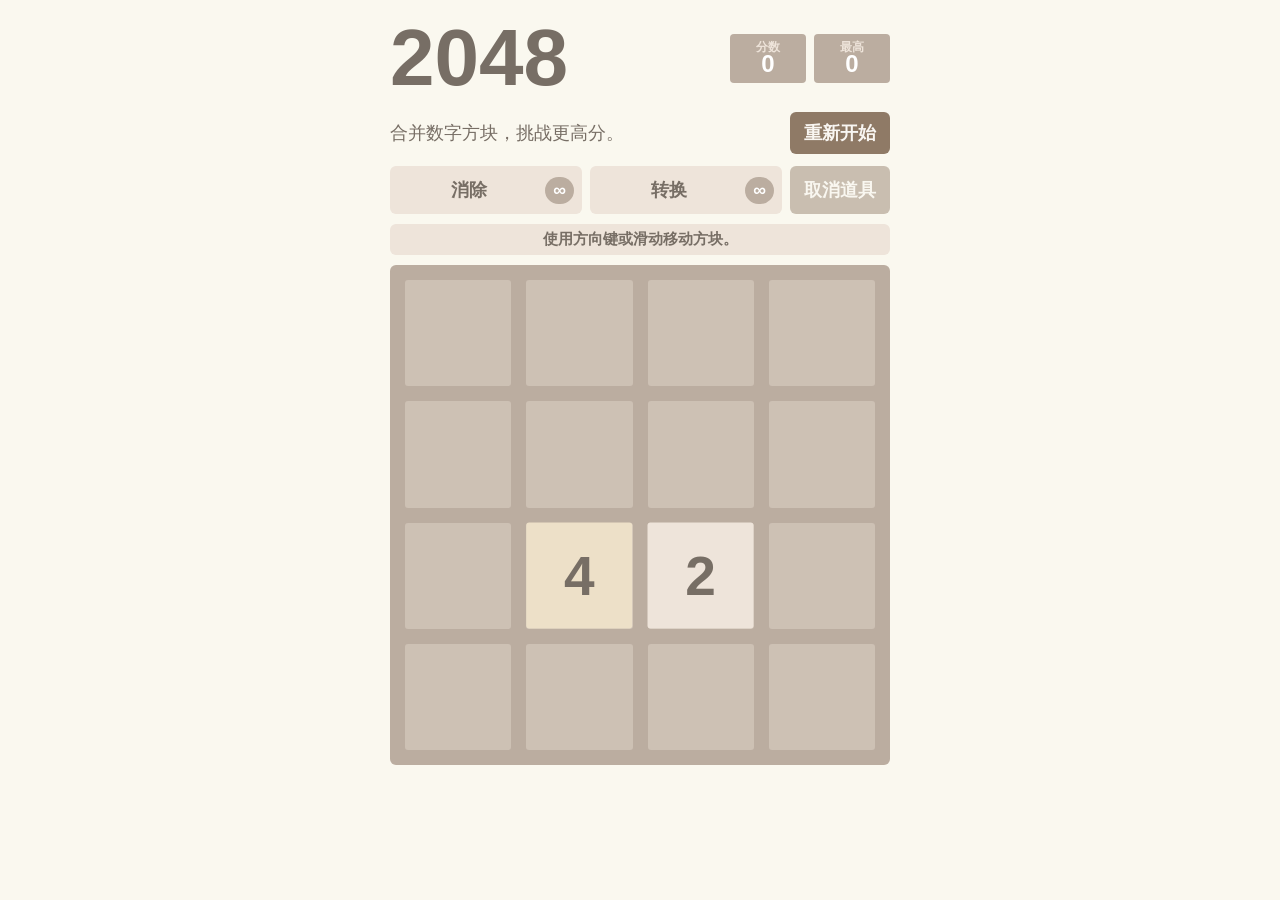
==== index.html @ 95e39ab0 "Initial optimized 2048 game" ====
<!doctype html>
<html lang="zh-CN">
  <head>
    <meta charset="utf-8">
    <meta name="viewport" content="width=device-width, initial-scale=1, viewport-fit=cover">
    <meta name="theme-color" content="#faf8ef">
    <meta name="apple-mobile-web-app-capable" content="yes">
    <meta name="apple-mobile-web-app-title" content="2048">
    <meta name="apple-mobile-web-app-status-bar-style" content="default">
    <title>2048</title>
    <link rel="manifest" href="manifest.webmanifest">
    <link rel="apple-touch-icon" href="assets/icons/app-icon.svg">
    <link rel="icon" href="assets/icons/app-icon.svg" type="image/svg+xml">
    <link rel="stylesheet" href="style.css">
  </head>
  <body>
    <main class="container">
      <header class="heading">
        <h1 class="title">2048</h1>
        <div class="scores-container" aria-label="分数统计">
          <div class="score-container">0</div>
          <div class="best-container">0</div>
        </div>
      </header>

      <section class="above-game">
        <p class="game-intro">合并数字方块，挑战更高分。</p>
        <button class="restart-button" type="button">重新开始</button>
      </section>

      <section class="tool-bar" aria-label="道具">
        <button class="tool-button hammer-button" type="button">
          <span>消除</span>
          <strong class="hammer-count">∞</strong>
        </button>
        <button class="tool-button brush-button" type="button">
          <span>转换</span>
          <strong class="brush-count">∞</strong>
        </button>
        <button class="cancel-tool-button" type="button">取消道具</button>
      </section>

      <p class="status-text">使用方向键或滑动移动方块。</p>

      <section class="game-container" aria-label="2048 棋盘">
        <div class="game-message">
          <p></p>
          <div class="lower">
            <button class="retry-button" type="button">再来一局</button>
          </div>
        </div>

        <div class="grid-container" aria-hidden="true">
          <button class="grid-cell" type="button" data-x="0" data-y="0"></button>
          <button class="grid-cell" type="button" data-x="1" data-y="0"></button>
          <button class="grid-cell" type="button" data-x="2" data-y="0"></button>
          <button class="grid-cell" type="button" data-x="3" data-y="0"></button>
          <button class="grid-cell" type="button" data-x="0" data-y="1"></button>
          <button class="grid-cell" type="button" data-x="1" data-y="1"></button>
          <button class="grid-cell" type="button" data-x="2" data-y="1"></button>
          <button class="grid-cell" type="button" data-x="3" data-y="1"></button>
          <button class="grid-cell" type="button" data-x="0" data-y="2"></button>
          <button class="grid-cell" type="button" data-x="1" data-y="2"></button>
          <button class="grid-cell" type="button" data-x="2" data-y="2"></button>
          <button class="grid-cell" type="button" data-x="3" data-y="2"></button>
          <button class="grid-cell" type="button" data-x="0" data-y="3"></button>
          <button class="grid-cell" type="button" data-x="1" data-y="3"></button>
          <button class="grid-cell" type="button" data-x="2" data-y="3"></button>
          <button class="grid-cell" type="button" data-x="3" data-y="3"></button>
        </div>

        <div class="tile-container"></div>
      </section>

      <aside class="rank-panel hidden" aria-label="选择目标数字">
        <div class="rank-panel-inner">
          <h2>修改为</h2>
          <div class="rank-options"></div>
          <button class="cancel-rank-button" type="button">取消</button>
        </div>
      </aside>

      <aside class="install-tip hidden">
        <p>iPhone Safari 可点分享按钮，然后选择“添加到主屏幕”。</p>
        <button class="close-install-tip" type="button" aria-label="关闭提示">×</button>
      </aside>
    </main>

    <script src="js/bind_polyfill.js"></script>
    <script src="js/classlist_polyfill.js"></script>
    <script src="js/animframe_polyfill.js"></script>
    <script src="js/keyboard_input_manager.js"></script>
    <script src="js/html_actuator.js"></script>
    <script src="js/grid.js"></script>
    <script src="js/tile.js"></script>
    <script src="js/local_storage_manager.js"></script>
    <script src="js/game_manager.js"></script>
    <script src="js/application.js"></script>
  </body>
</html>
---- style.css ----
:root {
  --page: #faf8ef;
  --ink: #776e65;
  --board: #bbada0;
  --empty: rgba(238, 228, 218, 0.35);
  --button: #8f7a66;
  --button-active: #edc53f;
  --board-size: min(92vw, 500px);
  --gap: clamp(10px, 2.8vw, 15px);
  --cell: calc((var(--board-size) - var(--gap) * 5) / 4);
  --step: calc(var(--cell) + var(--gap));
  font-family: "Clear Sans", "Helvetica Neue", Arial, sans-serif;
}

* {
  box-sizing: border-box;
}

html,
body {
  min-height: 100%;
}

body {
  margin: 0;
  background: var(--page);
  color: var(--ink);
  font-size: 18px;
  -webkit-font-smoothing: antialiased;
}

button {
  border: 0;
  border-radius: 6px;
  font: inherit;
  font-weight: bold;
  cursor: pointer;
  -webkit-tap-highlight-color: transparent;
}

.container {
  width: min(100%, 532px);
  margin: 0 auto;
  padding: max(18px, env(safe-area-inset-top)) 16px max(18px, env(safe-area-inset-bottom));
}

.heading {
  display: flex;
  align-items: center;
  justify-content: space-between;
  gap: 12px;
}

.title {
  margin: 0;
  font-size: clamp(58px, 18vw, 80px);
  line-height: 1;
  font-weight: 900;
}

.scores-container {
  display: flex;
  gap: 8px;
}

.score-container,
.best-container {
  position: relative;
  min-width: 76px;
  padding: 18px 12px 7px;
  border-radius: 4px;
  background: #bbada0;
  color: #fff;
  text-align: center;
  font-size: 24px;
  font-weight: bold;
  line-height: 1;
}

.score-container::before,
.best-container::before {
  position: absolute;
  top: 7px;
  left: 0;
  width: 100%;
  color: #eee4da;
  font-size: 12px;
  line-height: 1;
  text-transform: uppercase;
}

.score-container::before {
  content: "分数";
}

.best-container::before {
  content: "最高";
}

.score-addition {
  position: absolute;
  right: 16px;
  top: -28px;
  color: rgba(119, 110, 101, 0.9);
  font-size: 22px;
  font-weight: bold;
  animation: move-up 600ms ease-in;
  animation-fill-mode: both;
}

.above-game {
  display: flex;
  align-items: center;
  justify-content: space-between;
  gap: 14px;
  margin: 14px 0 12px;
}

.game-intro {
  margin: 0;
  line-height: 1.35;
}

.restart-button,
.retry-button,
.cancel-rank-button,
.cancel-tool-button {
  min-height: 42px;
  padding: 0 14px;
  background: var(--button);
  color: #f9f6f2;
}

.tool-bar {
  display: grid;
  grid-template-columns: 1fr 1fr auto;
  gap: 8px;
  margin-bottom: 10px;
}

.tool-button {
  min-height: 48px;
  padding: 7px 8px;
  display: grid;
  grid-template-columns: 1fr auto;
  align-items: center;
  gap: 6px;
  background: #eee4da;
  color: var(--ink);
}

.tool-button strong {
  min-width: 26px;
  padding: 3px 8px;
  border-radius: 999px;
  background: #bbada0;
  color: #fff;
}

.tool-button.active {
  background: var(--button-active);
  color: #fff;
}

.tool-button.active strong {
  background: rgba(0, 0, 0, 0.2);
}

.tool-button:disabled,
.cancel-tool-button:disabled {
  cursor: default;
  opacity: 0.45;
}

.status-text {
  min-height: 28px;
  margin: 0 0 10px;
  padding: 6px 10px;
  border-radius: 6px;
  background: #eee4da;
  color: var(--ink);
  font-size: 15px;
  font-weight: bold;
  text-align: center;
}

.game-container {
  position: relative;
  width: var(--board-size);
  height: var(--board-size);
  margin: 0 auto;
  padding: var(--gap);
  border-radius: 6px;
  background: var(--board);
  touch-action: none;
  user-select: none;
}

.game-container.tool-active {
  outline: 4px solid var(--button-active);
  outline-offset: 4px;
}

.grid-container {
  position: absolute;
  inset: var(--gap);
  display: grid;
  grid-template-columns: repeat(4, var(--cell));
  grid-template-rows: repeat(4, var(--cell));
  gap: var(--gap);
}

.grid-cell {
  width: var(--cell);
  height: var(--cell);
  padding: 0;
  border-radius: 3px;
  background: var(--empty);
}

.tile-container {
  position: absolute;
  inset: var(--gap);
  z-index: 2;
  pointer-events: none;
}

.tile {
  position: absolute;
  width: var(--cell);
  height: var(--cell);
  transition: transform 100ms ease-in-out;
}

.tile-inner {
  width: 100%;
  height: 100%;
  border-radius: 3px;
  display: grid;
  place-items: center;
  background: #eee4da;
  color: #776e65;
  font-size: clamp(30px, 10vw, 55px);
  font-weight: bold;
  line-height: 1;
}

.tile-position-1-1 { transform: translate(0, 0); }
.tile-position-2-1 { transform: translate(var(--step), 0); }
.tile-position-3-1 { transform: translate(calc(var(--step) * 2), 0); }
.tile-position-4-1 { transform: translate(calc(var(--step) * 3), 0); }
.tile-position-1-2 { transform: translate(0, var(--step)); }
.tile-position-2-2 { transform: translate(var(--step), var(--step)); }
.tile-position-3-2 { transform: translate(calc(var(--step) * 2), var(--step)); }
.tile-position-4-2 { transform: translate(calc(var(--step) * 3), var(--step)); }
.tile-position-1-3 { transform: translate(0, calc(var(--step) * 2)); }
.tile-position-2-3 { transform: translate(var(--step), calc(var(--step) * 2)); }
.tile-position-3-3 { transform: translate(calc(var(--step) * 2), calc(var(--step) * 2)); }
.tile-position-4-3 { transform: translate(calc(var(--step) * 3), calc(var(--step) * 2)); }
.tile-position-1-4 { transform: translate(0, calc(var(--step) * 3)); }
.tile-position-2-4 { transform: translate(var(--step), calc(var(--step) * 3)); }
.tile-position-3-4 { transform: translate(calc(var(--step) * 2), calc(var(--step) * 3)); }
.tile-position-4-4 { transform: translate(calc(var(--step) * 3), calc(var(--step) * 3)); }

.tile-2 .tile-inner { background: #eee4da; }
.tile-4 .tile-inner { background: #ede0c8; }
.tile-8 .tile-inner { background: #f2b179; color: #f9f6f2; }
.tile-16 .tile-inner { background: #f59563; color: #f9f6f2; }
.tile-32 .tile-inner { background: #f67c5f; color: #f9f6f2; }
.tile-64 .tile-inner { background: #f65e3b; color: #f9f6f2; }
.tile-128 .tile-inner { background: #edcf72; color: #f9f6f2; font-size: clamp(26px, 8vw, 45px); }
.tile-256 .tile-inner { background: #edcc61; color: #f9f6f2; font-size: clamp(26px, 8vw, 45px); }
.tile-512 .tile-inner { background: #edc850; color: #f9f6f2; font-size: clamp(26px, 8vw, 45px); }
.tile-1024 .tile-inner { background: #edc53f; color: #f9f6f2; font-size: clamp(21px, 6.5vw, 35px); }
.tile-2048 .tile-inner { background: #edc22e; color: #f9f6f2; font-size: clamp(21px, 6.5vw, 35px); }
.tile-super .tile-inner { background: #3c3a32; color: #f9f6f2; font-size: clamp(18px, 5.8vw, 30px); }

.tile-new .tile-inner {
  animation: appear 200ms ease 100ms;
  animation-fill-mode: backwards;
}

.tile-merged .tile-inner {
  z-index: 20;
  animation: pop 200ms ease 100ms;
  animation-fill-mode: backwards;
}

.tile-hammered .tile-inner {
  animation: hammer-out 180ms ease-in;
  animation-fill-mode: forwards;
}

.tile-brushed .tile-inner {
  animation: brush-flash 180ms ease;
}

.game-message {
  position: absolute;
  inset: 0;
  z-index: 10;
  display: none;
  flex-direction: column;
  align-items: center;
  justify-content: center;
  border-radius: 6px;
  background: rgba(238, 228, 218, 0.73);
  text-align: center;
}

.game-message p {
  margin: 0 0 26px;
  color: #776e65;
  font-size: clamp(42px, 14vw, 60px);
  font-weight: bold;
}

.game-message .lower {
  display: flex;
  gap: 10px;
}

.game-message.game-over {
  display: flex;
}

.rank-panel {
  position: fixed;
  inset: 0;
  z-index: 30;
  display: grid;
  place-items: center;
  padding: 18px;
  background: rgba(119, 110, 101, 0.3);
}

.rank-panel-inner {
  width: min(100%, 380px);
  max-height: 82svh;
  overflow: auto;
  padding: 18px;
  border-radius: 8px;
  background: #faf8ef;
  box-shadow: 0 18px 40px rgba(0, 0, 0, 0.18);
}

.rank-panel h2 {
  margin: 0 0 12px;
  font-size: 26px;
}

.rank-options {
  display: grid;
  grid-template-columns: repeat(3, 1fr);
  gap: 8px;
  margin-bottom: 14px;
}

.rank-option {
  min-height: 52px;
  background: #eee4da;
  color: var(--ink);
  font-size: 20px;
}

.empty-rank-note {
  grid-column: 1 / -1;
  margin: 0;
  padding: 14px;
  border-radius: 6px;
  background: #eee4da;
  font-weight: bold;
  text-align: center;
}

.install-tip {
  position: fixed;
  left: 14px;
  right: 14px;
  bottom: max(14px, env(safe-area-inset-bottom));
  z-index: 25;
  max-width: 480px;
  margin: 0 auto;
  padding: 12px 42px 12px 14px;
  border-radius: 8px;
  background: #eee4da;
  box-shadow: 0 12px 24px rgba(0, 0, 0, 0.16);
  font-size: 15px;
  font-weight: bold;
}

.install-tip p {
  margin: 0;
}

.close-install-tip {
  position: absolute;
  top: 8px;
  right: 8px;
  width: 28px;
  height: 28px;
  border-radius: 50%;
  background: #bbada0;
  color: #fff;
  line-height: 1;
}

.hidden {
  display: none !important;
}

@keyframes appear {
  0% { opacity: 0; transform: scale(0); }
  100% { opacity: 1; transform: scale(1); }
}

@keyframes pop {
  0% { transform: scale(0); }
  50% { transform: scale(1.18); }
  100% { transform: scale(1); }
}

@keyframes move-up {
  0% { opacity: 1; top: -28px; }
  100% { opacity: 0; top: -58px; }
}

@keyframes hammer-out {
  0% { opacity: 1; transform: scale(1) rotate(0); }
  35% { transform: scale(0.96) rotate(-4deg); }
  70% { transform: scale(0.72) rotate(4deg); }
  100% { opacity: 0; transform: scale(0.15) rotate(0); }
}

@keyframes brush-flash {
  0% { filter: brightness(1); transform: scale(1); }
  50% { filter: brightness(1.28); transform: scale(1.08); }
  100% { filter: brightness(1); transform: scale(1); }
}

@media (max-width: 420px) {
  body {
    font-size: 16px;
  }

  .container {
    padding-left: 10px;
    padding-right: 10px;
  }

  .score-container,
  .best-container {
    min-width: 66px;
    font-size: 20px;
  }

  .above-game {
    align-items: stretch;
  }

  .restart-button {
    min-width: 98px;
  }

  .tool-bar {
    grid-template-columns: 1fr 1fr;
  }

  .cancel-tool-button {
    grid-column: 1 / -1;
  }

  .tool-button {
    grid-template-columns: 1fr auto;
    font-size: 14px;
  }
}
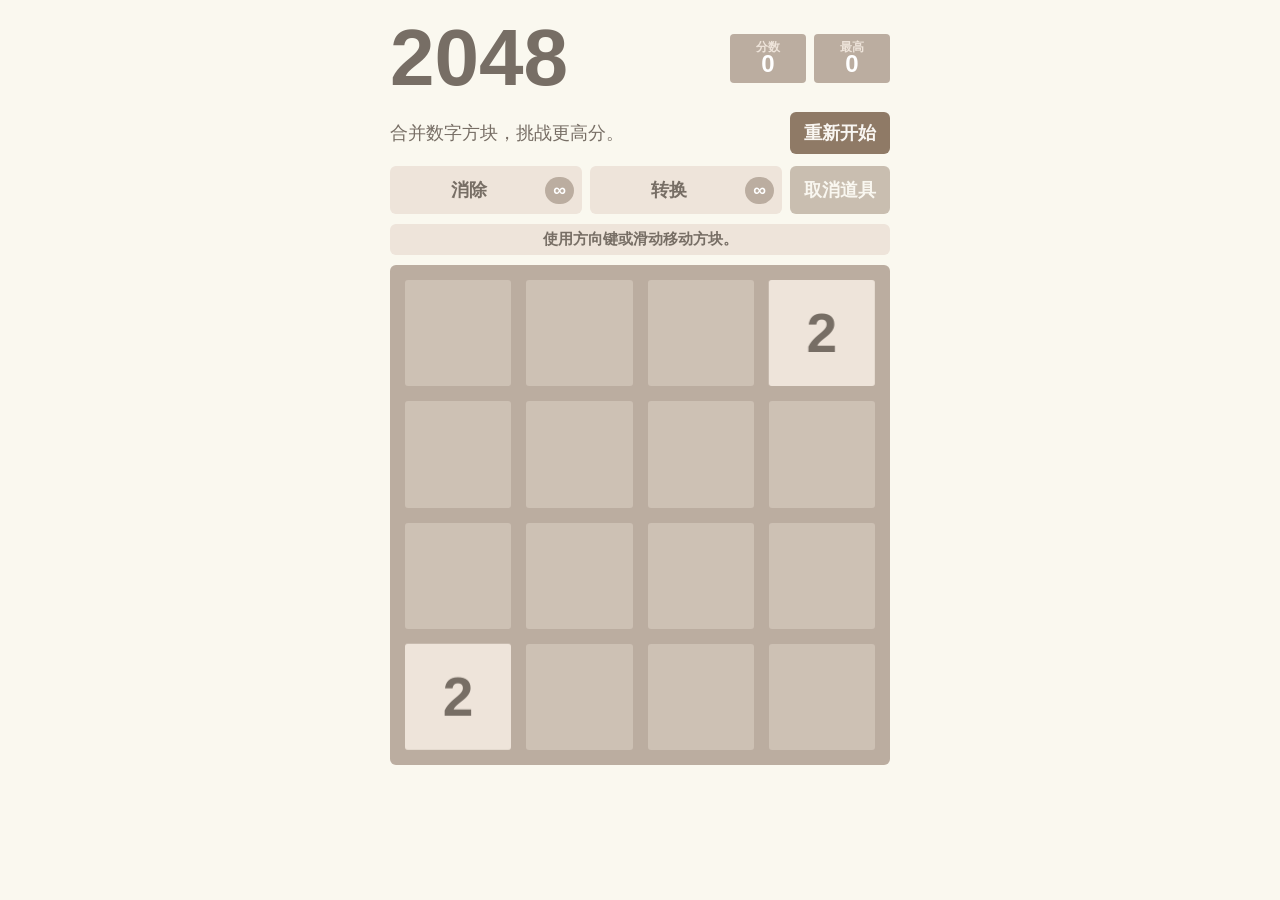
==== commit 79a74f97: "Add dead-game recovery options" ====
--- a/index.html
+++ b/index.html
@@ -45,7 +45,9 @@
       <section class="game-container" aria-label="2048 棋盘">
         <div class="game-message">
           <p></p>
+          <span class="game-rescue-hint">撤回一步或使用上方道具救回本局</span>
           <div class="lower">
+            <button class="undo-button" type="button">撤回一步</button>
             <button class="retry-button" type="button">再来一局</button>
           </div>
         </div>
--- a/style.css
+++ b/style.css
@@ -104,7 +104,7 @@
   color: rgba(119, 110, 101, 0.9);
   font-size: 22px;
   font-weight: bold;
-  animation: move-up 600ms ease-in;
+  animation: move-up 260ms cubic-bezier(0.22, 0.75, 0.28, 1);
   animation-fill-mode: both;
 }
 
@@ -123,6 +123,7 @@
 
 .restart-button,
 .retry-button,
+.undo-button,
 .cancel-rank-button,
 .cancel-tool-button {
   min-height: 42px;
@@ -229,7 +230,20 @@
   position: absolute;
   width: var(--cell);
   height: var(--cell);
-  transition: transform 100ms ease-in-out;
+  transition: transform 120ms cubic-bezier(0.18, 0.78, 0.22, 1);
+  will-change: transform;
+}
+
+.tile-distance-1 {
+  transition-duration: 105ms;
+}
+
+.tile-distance-2 {
+  transition-duration: 125ms;
+}
+
+.tile-distance-3 {
+  transition-duration: 145ms;
 }
 
 .tile-inner {
@@ -243,6 +257,7 @@
   font-size: clamp(30px, 10vw, 55px);
   font-weight: bold;
   line-height: 1;
+  backface-visibility: hidden;
 }
 
 .tile-position-1-1 { transform: translate(0, 0); }
@@ -276,23 +291,23 @@
 .tile-super .tile-inner { background: #3c3a32; color: #f9f6f2; font-size: clamp(18px, 5.8vw, 30px); }
 
 .tile-new .tile-inner {
-  animation: appear 200ms ease 100ms;
+  animation: appear 130ms cubic-bezier(0.18, 0.85, 0.25, 1) 95ms;
   animation-fill-mode: backwards;
 }
 
 .tile-merged .tile-inner {
   z-index: 20;
-  animation: pop 200ms ease 100ms;
+  animation: pop 145ms cubic-bezier(0.2, 0.95, 0.28, 1) 95ms;
   animation-fill-mode: backwards;
 }
 
 .tile-hammered .tile-inner {
-  animation: hammer-out 180ms ease-in;
+  animation: hammer-out 160ms ease-in;
   animation-fill-mode: forwards;
 }
 
 .tile-brushed .tile-inner {
-  animation: brush-flash 180ms ease;
+  animation: brush-flash 155ms ease;
 }
 
 .game-message {
@@ -309,9 +324,16 @@
 }
 
 .game-message p {
-  margin: 0 0 26px;
+  margin: 0 0 8px;
   color: #776e65;
   font-size: clamp(42px, 14vw, 60px);
+  font-weight: bold;
+}
+
+.game-rescue-hint {
+  margin: 0 18px 20px;
+  color: #776e65;
+  font-size: 15px;
   font-weight: bold;
 }
 
@@ -410,13 +432,13 @@
 }
 
 @keyframes appear {
-  0% { opacity: 0; transform: scale(0); }
+  0% { opacity: 0; transform: scale(0.72); }
   100% { opacity: 1; transform: scale(1); }
 }
 
 @keyframes pop {
-  0% { transform: scale(0); }
-  50% { transform: scale(1.18); }
+  0% { transform: scale(0.9); }
+  58% { transform: scale(1.08); }
   100% { transform: scale(1); }
 }
 
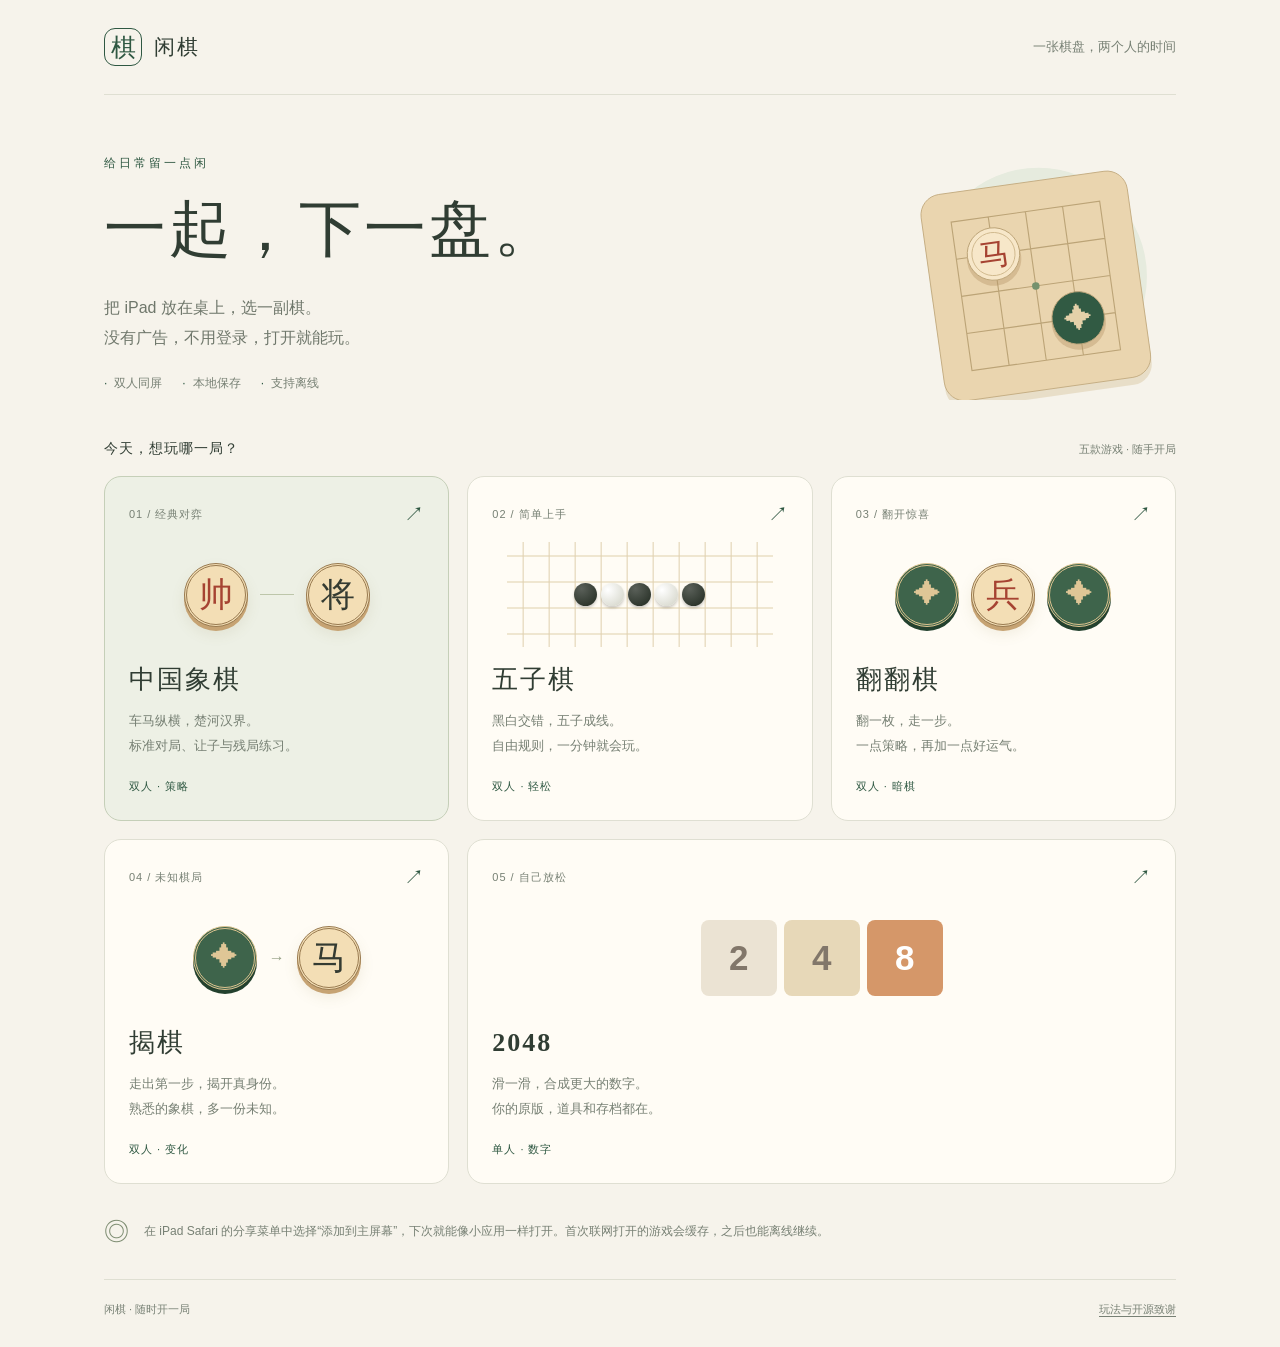
==== commit 752e4184: "Turn 2048 into an iPad-friendly board game collection" ====
--- a/index.html
+++ b/index.html
@@ -1,102 +1,75 @@
 <!doctype html>
 <html lang="zh-CN">
-  <head>
-    <meta charset="utf-8">
-    <meta name="viewport" content="width=device-width, initial-scale=1, viewport-fit=cover">
-    <meta name="theme-color" content="#faf8ef">
-    <meta name="apple-mobile-web-app-capable" content="yes">
-    <meta name="apple-mobile-web-app-title" content="2048">
-    <meta name="apple-mobile-web-app-status-bar-style" content="default">
-    <title>2048</title>
-    <link rel="manifest" href="manifest.webmanifest">
-    <link rel="apple-touch-icon" href="assets/icons/app-icon.svg">
-    <link rel="icon" href="assets/icons/app-icon.svg" type="image/svg+xml">
-    <link rel="stylesheet" href="style.css">
-  </head>
-  <body>
-    <main class="container">
-      <header class="heading">
-        <h1 class="title">2048</h1>
-        <div class="scores-container" aria-label="分数统计">
-          <div class="score-container">0</div>
-          <div class="best-container">0</div>
-        </div>
-      </header>
-
-      <section class="above-game">
-        <p class="game-intro">合并数字方块，挑战更高分。</p>
-        <button class="restart-button" type="button">重新开始</button>
-      </section>
-
-      <section class="tool-bar" aria-label="道具">
-        <button class="tool-button hammer-button" type="button">
-          <span>消除</span>
-          <strong class="hammer-count">∞</strong>
-        </button>
-        <button class="tool-button brush-button" type="button">
-          <span>转换</span>
-          <strong class="brush-count">∞</strong>
-        </button>
-        <button class="cancel-tool-button" type="button">取消道具</button>
-      </section>
-
-      <p class="status-text">使用方向键或滑动移动方块。</p>
-
-      <section class="game-container" aria-label="2048 棋盘">
-        <div class="game-message">
-          <p></p>
-          <span class="game-rescue-hint">撤回一步或使用上方道具救回本局</span>
-          <div class="lower">
-            <button class="undo-button" type="button">撤回一步</button>
-            <button class="retry-button" type="button">再来一局</button>
-          </div>
-        </div>
-
-        <div class="grid-container" aria-hidden="true">
-          <button class="grid-cell" type="button" data-x="0" data-y="0"></button>
-          <button class="grid-cell" type="button" data-x="1" data-y="0"></button>
-          <button class="grid-cell" type="button" data-x="2" data-y="0"></button>
-          <button class="grid-cell" type="button" data-x="3" data-y="0"></button>
-          <button class="grid-cell" type="button" data-x="0" data-y="1"></button>
-          <button class="grid-cell" type="button" data-x="1" data-y="1"></button>
-          <button class="grid-cell" type="button" data-x="2" data-y="1"></button>
-          <button class="grid-cell" type="button" data-x="3" data-y="1"></button>
-          <button class="grid-cell" type="button" data-x="0" data-y="2"></button>
-          <button class="grid-cell" type="button" data-x="1" data-y="2"></button>
-          <button class="grid-cell" type="button" data-x="2" data-y="2"></button>
-          <button class="grid-cell" type="button" data-x="3" data-y="2"></button>
-          <button class="grid-cell" type="button" data-x="0" data-y="3"></button>
-          <button class="grid-cell" type="button" data-x="1" data-y="3"></button>
-          <button class="grid-cell" type="button" data-x="2" data-y="3"></button>
-          <button class="grid-cell" type="button" data-x="3" data-y="3"></button>
-        </div>
-
-        <div class="tile-container"></div>
-      </section>
-
-      <aside class="rank-panel hidden" aria-label="选择目标数字">
-        <div class="rank-panel-inner">
-          <h2>修改为</h2>
-          <div class="rank-options"></div>
-          <button class="cancel-rank-button" type="button">取消</button>
-        </div>
-      </aside>
-
-      <aside class="install-tip hidden">
-        <p>iPhone Safari 可点分享按钮，然后选择“添加到主屏幕”。</p>
-        <button class="close-install-tip" type="button" aria-label="关闭提示">×</button>
-      </aside>
-    </main>
-
-    <script src="js/bind_polyfill.js"></script>
-    <script src="js/classlist_polyfill.js"></script>
-    <script src="js/animframe_polyfill.js"></script>
-    <script src="js/keyboard_input_manager.js"></script>
-    <script src="js/html_actuator.js"></script>
-    <script src="js/grid.js"></script>
-    <script src="js/tile.js"></script>
-    <script src="js/local_storage_manager.js"></script>
-    <script src="js/game_manager.js"></script>
-    <script src="js/application.js"></script>
-  </body>
+<head>
+  <meta charset="utf-8">
+  <meta name="viewport" content="width=device-width, initial-scale=1, viewport-fit=cover">
+  <meta name="theme-color" content="#f6f3eb">
+  <meta name="apple-mobile-web-app-capable" content="yes">
+  <meta name="apple-mobile-web-app-title" content="闲棋">
+  <title>闲棋 · 一起下一盘</title>
+  <link rel="manifest" href="manifest.webmanifest">
+  <link rel="icon" href="assets/icons/app-icon.svg" type="image/svg+xml">
+  <link rel="apple-touch-icon" href="assets/icons/app-icon.png">
+  <link rel="stylesheet" href="collection.css">
+</head>
+<body>
+  <main class="home shell">
+    <header class="site-header"><a class="brand" href="./"><span class="brand-mark">棋</span>闲棋</a><span class="header-note">一张棋盘，两个人的时间</span></header>
+    <section class="home-intro">
+      <div class="hero-copy">
+      <p class="eyebrow">给日常留一点闲</p>
+      <h1>一起，下一盘。</h1>
+      <p class="intro-copy">把 iPad 放在桌上，选一副棋。<br>没有广告，不用登录，打开就能玩。</p>
+      <div class="intro-tags"><span>双人同屏</span><span>本地保存</span><span>支持离线</span></div>
+      </div>
+      <svg class="hero-art" viewBox="0 0 320 270" aria-hidden="true">
+        <circle cx="173" cy="138" r="116" fill="#e6ebde"/>
+        <g transform="translate(58 38) rotate(-8 106 100)">
+          <rect x="0" y="8" width="222" height="222" rx="22" fill="#c7ab78" opacity=".3"/>
+          <rect width="222" height="222" rx="22" fill="#ead5af" stroke="#c6af85"/>
+          <path d="M31 31H191V191H31ZM71 31V191M111 31V191M151 31V191M31 71H191M31 111H191M31 151H191" fill="none" stroke="#bca477" stroke-width="1.2"/>
+          <circle cx="71" cy="76" r="29" fill="#b39566" opacity=".4"/>
+          <circle cx="71" cy="71" r="28" fill="#f7e7c9" stroke="#bca477"/>
+          <circle cx="71" cy="71" r="23" fill="none" stroke="#d0b98e"/>
+          <text x="71" y="83" text-anchor="middle" font-family="Songti SC,SimSun,serif" font-size="33" fill="#a64332">马</text>
+          <circle cx="151" cy="156" r="29" fill="#b39566" opacity=".4"/>
+          <circle cx="151" cy="151" r="28" fill="#315a43" stroke="#bda77c"/>
+          <text x="151" y="162" text-anchor="middle" font-size="30" fill="#e4d1a9">✦</text>
+          <circle cx="111" cy="111" r="4" fill="#75926e"/>
+        </g>
+      </svg>
+    </section>
+    <div class="section-heading"><h2>今天，想玩哪一局？</h2><span>五款游戏 · 随手开局</span></div>
+    <nav class="game-grid" aria-label="选择游戏">
+      <a class="game-card featured" href="board.html?game=xiangqi">
+        <div class="card-heading"><span class="card-number">01 / 经典对弈</span><span class="card-arrow" aria-hidden="true">↗</span></div>
+        <div class="card-art xiangqi-art" aria-hidden="true"><span class="mini-piece red">帅</span><i></i><span class="mini-piece black">将</span></div>
+        <h2>中国象棋</h2><p>车马纵横，楚河汉界。<br>标准对局、让子与残局练习。</p><span class="card-meta">双人 · 策略</span>
+      </a>
+      <a class="game-card" href="board.html?game=gomoku">
+        <div class="card-heading"><span class="card-number">02 / 简单上手</span><span class="card-arrow" aria-hidden="true">↗</span></div>
+        <div class="card-art gomoku-art" aria-hidden="true"><b></b><b></b><b></b><b></b><b></b></div>
+        <h2>五子棋</h2><p>黑白交错，五子成线。<br>自由规则，一分钟就会玩。</p><span class="card-meta">双人 · 轻松</span>
+      </a>
+      <a class="game-card" href="board.html?game=banqi">
+        <div class="card-heading"><span class="card-number">03 / 翻开惊喜</span><span class="card-arrow" aria-hidden="true">↗</span></div>
+        <div class="card-art banqi-art" aria-hidden="true"><span class="mini-piece covered">✦</span><span class="mini-piece red">兵</span><span class="mini-piece covered">✦</span></div>
+        <h2>翻翻棋</h2><p>翻一枚，走一步。<br>一点策略，再加一点好运气。</p><span class="card-meta">双人 · 暗棋</span>
+      </a>
+      <a class="game-card" href="board.html?game=jieqi">
+        <div class="card-heading"><span class="card-number">04 / 未知棋局</span><span class="card-arrow" aria-hidden="true">↗</span></div>
+        <div class="card-art jieqi-art" aria-hidden="true"><span class="mini-piece covered">✦</span><span class="reveal-arrow">→</span><span class="mini-piece black">马</span></div>
+        <h2>揭棋</h2><p>走出第一步，揭开真身份。<br>熟悉的象棋，多一份未知。</p><span class="card-meta">双人 · 变化</span>
+      </a>
+      <a class="game-card number-card" href="2048.html">
+        <div class="card-heading"><span class="card-number">05 / 自己放松</span><span class="card-arrow" aria-hidden="true">↗</span></div>
+        <div class="card-art number-art" aria-hidden="true"><span>2</span><span>4</span><span>8</span></div>
+        <h2>2048</h2><p>滑一滑，合成更大的数字。<br>你的原版，道具和存档都在。</p><span class="card-meta">单人 · 数字</span>
+      </a>
+    </nav>
+    <aside class="home-note"><span aria-hidden="true">◎</span><p>在 iPad Safari 的分享菜单中选择“添加到主屏幕”，下次就能像小应用一样打开。首次联网打开的游戏会缓存，之后也能离线继续。</p></aside>
+    <footer class="site-footer"><span>闲棋 · 随时开一局</span><a href="about.html">玩法与开源致谢</a></footer>
+  </main>
+  <script src="js/pwa.js"></script>
+</body>
 </html>
--- a/collection.css
+++ b/collection.css
@@ -0,0 +1,230 @@
+:root {
+  --paper:#f6f3eb; --ink:#303d33; --muted:#778074; --green:#2f5842; --line:#dfdfd2; --red:#a64332;
+  font-family:-apple-system,BlinkMacSystemFont,"Segoe UI","PingFang SC","Microsoft YaHei",sans-serif;
+  color:var(--ink); background:var(--paper); font-synthesis:none;
+}
+* { box-sizing:border-box; }
+body { margin:0; }
+a { color:inherit; text-decoration:none; }
+button,input,select { font:inherit; }
+button,a,input,select { -webkit-tap-highlight-color:transparent; }
+button { cursor:pointer; border:1px solid var(--line); background:#fffdf7; color:var(--ink); border-radius:10px; min-height:46px; padding:10px 16px; font-weight:600; }
+button:hover { border-color:var(--green); }
+button:disabled { opacity:.4; cursor:default; }
+button:focus-visible,a:focus-visible,input:focus-visible,select:focus-visible,[tabindex]:focus-visible { outline:3px solid #bd8c3d; outline-offset:4px; }
+.shell { width:min(1120px,100%); margin:auto; padding:0 max(24px,env(safe-area-inset-left)) max(18px,env(safe-area-inset-bottom)); }
+.site-header { display:flex; justify-content:space-between; align-items:center; padding:28px 0; border-bottom:1px solid var(--line); gap:18px; }
+.brand { display:flex; align-items:center; gap:12px; font-size:21px; font-weight:750; letter-spacing:2px; }
+.brand-mark { display:grid; place-items:center; width:38px; height:38px; border:1px solid var(--green); border-radius:11px; font-family:"Songti SC",SimSun,serif; color:var(--green); font-size:25px; letter-spacing:0; }
+.header-note,.back-link { font-size:13px; color:var(--muted); }
+.home-intro { padding:52px 0 40px; display:grid; grid-template-columns:minmax(0,1fr) 300px; align-items:center; gap:32px; }
+.hero-art { display:block; width:100%; max-width:300px; justify-self:end; }
+.section-heading { display:flex; align-items:center; justify-content:space-between; gap:16px; margin:0 0 18px; }
+.section-heading h2 { margin:0; font-size:14px; font-weight:600; letter-spacing:1px; }
+.section-heading>span { color:var(--muted); font-size:11px; }
+.eyebrow { font-size:12px; letter-spacing:3px; color:var(--green); margin:0 0 15px; font-weight:650; }
+.home h1 { font-family:"Songti SC",SimSun,serif; font-size:clamp(38px,6vw,62px); font-weight:500; letter-spacing:3px; margin:0 0 22px; }
+.intro-copy { color:#6f776b; font-size:16px; line-height:1.9; margin:0; }
+.intro-tags { display:flex; gap:20px; color:var(--muted); font-size:12px; margin-top:22px; }
+.intro-tags span::before { content:"·"; margin-right:7px; color:var(--green); }
+.game-grid { display:grid; grid-template-columns:repeat(3,1fr); gap:18px; }
+.game-card { padding:24px; background:#fffcf5; border:1px solid var(--line); border-radius:17px; transition:transform .15s,border-color .15s,box-shadow .15s; min-height:334px; overflow:hidden; display:flex; flex-direction:column; }
+.game-card:hover { transform:translateY(-3px); border-color:#83957b; box-shadow:0 10px 24px #354d2d0b; }
+.game-card.featured { background:#edf0e5; border-color:#c5cfb8; }
+.card-heading { display:flex; justify-content:space-between; align-items:center; min-height:22px; }
+.card-number { font-size:11px; color:var(--muted); letter-spacing:1px; }
+.card-arrow { font-size:20px; color:var(--green); }
+.card-art { height:105px; min-height:105px; flex-shrink:0; display:flex; align-items:center; justify-content:center; gap:12px; margin:14px 0 8px; }
+.mini-piece { display:grid; place-items:center; width:64px; height:64px; flex:none; border-radius:50%; background:#f3deb5; border:3px double #987a50; box-shadow:0 4px 0 #c6a373,0 7px 14px #937e4820; font-size:34px; font-family:"Songti SC",SimSun,serif; font-weight:bold; }
+.mini-piece.red { color:var(--red); }
+.mini-piece.black { color:#343b32; }
+.mini-piece.covered { background:#3e644b; color:#dfc696; border-color:#dcc38f; font-size:27px; box-shadow:0 4px 0 #23412e; }
+.xiangqi-art i { height:1px; width:34px; background:#bdc6aa; }
+.game-card h2 { font-family:"Songti SC",SimSun,serif; font-size:26px; line-height:1.3; font-weight:550; margin:8px 0 12px; letter-spacing:2px; }
+.game-card p { font-size:13px; line-height:1.9; color:var(--muted); margin:0 0 18px; }
+.card-meta { font-size:11px; color:var(--green); letter-spacing:1px; line-height:20px; margin-top:auto; }
+.gomoku-art { background-image:linear-gradient(#dfcfad 1px,transparent 1px),linear-gradient(90deg,#dfcfad 1px,transparent 1px); background-size:26px 26px; background-position:center; gap:4px; border-radius:12px; margin-left:15px; margin-right:15px; }
+.gomoku-art b { width:23px; height:23px; border-radius:50%; background:radial-gradient(circle at 33% 25%,#5a6059,#20291f); box-shadow:0 2px 3px #0003; }
+.gomoku-art b:nth-child(even) { background:radial-gradient(circle at 30% 30%,#fff,#d1d2c5); }
+.reveal-arrow { color:#96a086; }
+.number-art { gap:7px; }
+.number-art span { width:59px; height:59px; border-radius:8px; display:grid; place-items:center; background:#ebe3d3; font-size:28px; font-weight:750; color:#82776a; }
+.number-art span:nth-child(2) { background:#e7d8b8; }
+.number-art span:nth-child(3) { background:#d59769; color:white; }
+.number-card { grid-column:span 2; }
+.home-note { display:flex; gap:15px; padding:25px 0; align-items:center; color:var(--muted); font-size:12px; line-height:1.8; }
+.home-note>span { font-size:25px; color:#7d8c71; }
+.home-note p { max-width:700px; margin:0; }
+.site-footer { border-top:1px solid var(--line); padding:22px 0 12px; display:flex; justify-content:space-between; gap:15px; font-size:11px; color:var(--muted); }
+.site-footer a { text-decoration:underline; text-underline-offset:3px; }
+.play-heading { display:flex; justify-content:space-between; align-items:center; padding:28px 0 23px; }
+.play-heading h1 { font-family:"Songti SC",SimSun,serif; font-size:32px; letter-spacing:3px; font-weight:550; margin:0; }
+.play-heading .eyebrow { margin-bottom:8px; }
+.quiet-button { background:transparent; border-color:var(--line); font-size:13px; }
+.play-layout { display:grid; grid-template-columns:minmax(0,1fr) 265px; gap:30px; align-items:start; margin-bottom:30px; }
+.table-area { max-width:670px; width:100%; margin:0 auto; }
+.mode-banqi .table-area { max-width:340px; }
+.board-frame { border:1px solid #c1a576; border-radius:16px; padding:5px; background:#e5c895; box-shadow:0 9px 24px #5c46100c; overflow:hidden; }
+#board { width:100%; display:block; background:#ead5af; border-radius:11px; touch-action:manipulation; user-select:none; -webkit-user-select:none; }
+.board-grid { stroke:#90754d; stroke-width:1.3; fill:none; }
+.board-dot { fill:#8d734d; }
+.river-label { font-family:"Songti SC",SimSun,serif; fill:#9b7d52; font-size:25px; letter-spacing:5px; }
+.board-cell { cursor:pointer; outline:none; }
+.board-cell:focus-visible .hit-area { stroke:#bd8c3d; stroke-width:3; }
+.piece-base { fill:#f7e4bf; stroke:#b89865; stroke-width:1.5; filter:drop-shadow(0 2px 1px #73562955); }
+.piece-ring { fill:none; stroke:#b39a6a; stroke-width:1; }
+.piece-label { font-family:"Songti SC",SimSun,serif; font-size:34px; font-weight:700; dominant-baseline:central; text-anchor:middle; pointer-events:none; }
+.red-piece { fill:var(--red); }
+.black-piece { fill:#303930; }
+.covered-base { fill:#355c43; stroke:#d3b982; stroke-width:2; }
+.covered-label { fill:#d6bf91; font-size:26px; }
+.selected-ring { fill:none; stroke:#3e704a; stroke-width:4; }
+.legal-dot { fill:#3d7153; opacity:.75; pointer-events:none; }
+.capture-ring { fill:none; stroke:#a64332; stroke-width:3; stroke-dasharray:5 3; pointer-events:none; }
+.last-ring { fill:none; stroke:#846733; stroke-width:2; stroke-dasharray:3 3; pointer-events:none; }
+.stone-black { fill:url(#black-stone); stroke:#282e27; stroke-width:1; }
+.stone-white { fill:url(#white-stone); stroke:#bbbdaf; stroke-width:1; }
+.last-stone { fill:#b67936; }
+.player-bar { min-height:46px; display:flex; align-items:center; justify-content:space-between; color:var(--muted); font-size:12px; padding:8px 12px; gap:10px; }
+.player-name { display:flex; align-items:center; gap:8px; font-weight:600; }
+.player-dot { width:10px; height:10px; border-radius:50%; background:#364c39; }
+.player-dot.red { background:var(--red); }
+.player-dot.white { background:#fff; border:1px solid #bdc1b0; }
+.player-active { color:var(--green); }
+.opponent-facing { transform:rotate(180deg); }
+.game-panel { margin-top:46px; padding:22px 20px; border:1px solid var(--line); background:#fffcf5; border-radius:16px; }
+.turn-panel { border-bottom:1px solid var(--line); padding:0 0 20px; min-height:110px; }
+.panel-label { color:var(--muted); font-size:11px; letter-spacing:2px; margin:0 0 12px; }
+.turn-panel h2 { font-family:"Songti SC",SimSun,serif; font-size:25px; font-weight:550; margin:0 0 12px; }
+.turn-panel #status { font-size:12px; line-height:1.8; color:var(--muted); min-height:22px; margin:0; }
+.action-grid { display:grid; grid-template-columns:1fr 1fr; gap:9px; margin:22px 0 10px; }
+.action-grid button { font-size:12px; padding:10px 8px; }
+.full-width { width:100%; }
+.face-setting { display:flex; align-items:center; gap:7px; flex-wrap:wrap; font-size:12px; margin:20px 0 12px; }
+.face-setting input { width:18px; height:18px; accent-color:var(--green); }
+.face-setting span { display:block; width:100%; margin-left:25px; color:var(--muted); font-size:11px; }
+.save-note { font-size:11px; line-height:1.8; color:var(--muted); margin:0 0 22px; }
+.panel-heading { display:flex; justify-content:space-between; align-items:center; }
+.panel-heading h2 { font-size:13px; font-weight:650; }
+.panel-heading span { font-size:11px; color:var(--muted); }
+#moves { max-height:160px; overflow-y:auto; list-style:none; padding:0; margin:7px 0 20px; color:var(--muted); font-size:11px; line-height:1.8; }
+#moves li { padding:7px 0; border-top:1px solid #e4e4d9; }
+.captured-panel { border-top:1px solid var(--line); padding-top:18px; }
+.captured-panel>div { display:flex; gap:5px; flex-wrap:wrap; }
+.captured-token { display:grid; place-items:center; width:26px; height:26px; border:1px solid #d8c298; border-radius:50%; background:#f0dfbd; font-family:SimSun,serif; font-size:15px; }
+.captured-token.red { color:var(--red); }
+.captured-token.hidden-piece { background:#355c43; color:#d6bf91; }
+.empty-note { font-size:11px; color:var(--muted); }
+dialog { border:1px solid var(--line); border-radius:18px; padding:26px; width:min(490px,calc(100% - 32px)); color:var(--ink); background:#fffcf5; max-height:85dvh; overflow:auto; box-shadow:0 20px 70px #243e2626; }
+dialog::backdrop { background:#22362566; }
+dialog h2 { font-family:"Songti SC",SimSun,serif; font-weight:550; font-size:24px; margin:0 0 18px; }
+dialog p,dialog li { font-size:13px; line-height:1.9; color:#707869; }
+dialog ul { padding-left:22px; }
+.dialog-heading { display:flex; align-items:center; justify-content:space-between; }
+.dialog-heading button { border:0; background:transparent; font-size:25px; }
+.primary-button { background:var(--green); color:#fff; border-color:var(--green); }
+.dialog-actions { display:flex; justify-content:flex-end; gap:10px; margin-top:24px; }
+#setup-area label { display:block; font-size:12px; margin-bottom:8px; }
+select { width:100%; padding:12px; border:1px solid var(--line); border-radius:8px; background:#fff; color:var(--ink); }
+.rules-footnote { border-top:1px solid var(--line); padding-top:12px; font-size:11px!important; }
+.about-content { max-width:730px; padding:38px 0; }
+.about-content h1 { font-family:SimSun,serif; font-size:34px; font-weight:550; }
+.about-content h2 { font-size:20px; margin-top:32px; }
+.about-content p,.about-content li { font-size:14px; line-height:1.9; color:#687361; }
+.about-content a { color:var(--green); text-decoration:underline; text-underline-offset:3px; }
+.about-content { max-width:800px; margin:0 auto; }
+.about-content>h1 { font-size:clamp(30px,5vw,42px); letter-spacing:2px; margin:14px 0 22px; }
+.about-content h3 { font-size:15px; margin:24px 0 10px; font-weight:650; }
+.about-content strong { color:var(--ink); font-weight:650; }
+.rules-nav { display:flex; gap:8px; flex-wrap:wrap; margin:25px 0 36px; }
+.rules-nav a { display:flex; align-items:center; min-height:44px; padding:10px 16px; border:1px solid var(--line); border-radius:9px; font-size:12px; background:#fffcf5; text-decoration:none; }
+.rule-section { padding:30px 0 34px; border-top:1px solid var(--line); scroll-margin-top:24px; }
+.rule-section .eyebrow { margin:0 0 13px; }
+.rule-section h2 { font-family:"Songti SC",SimSun,serif; font-size:24px; font-weight:550; line-height:1.5; margin:0 0 20px; }
+.rule-section ul { padding-left:22px; }
+.rule-section li { padding-left:3px; margin:9px 0; }
+.rule-callout { padding:18px 20px; margin:20px 0; border:1px solid #cbd4be; border-radius:12px; background:#edf0e5; font-size:14px; line-height:1.9; color:#576650; }
+.rules-table { width:100%; border-collapse:separate; border-spacing:0; border:1px solid var(--line); border-radius:12px; overflow:hidden; background:#fffcf5; margin:18px 0; font-size:13px; line-height:1.9; }
+.rules-table th,.rules-table td { padding:14px 18px; border-bottom:1px solid var(--line); text-align:left; vertical-align:top; }
+.rules-table thead th { background:#edf0e5; font-size:12px; color:var(--green); }
+.rules-table tbody th { width:95px; white-space:nowrap; font-weight:600; }
+.rules-table tbody td { color:#687361; }
+.rules-table tr:last-child th,.rules-table tr:last-child td { border-bottom:0; }
+.rank-order { display:flex; align-items:center; gap:8px; flex-wrap:wrap; padding:16px; margin:18px 0; border:1px solid var(--line); background:#fffcf5; border-radius:12px; }
+.rank-order span { background:#ead5af; border-radius:6px; padding:7px 11px; font-family:"Songti SC",SimSun,serif; font-size:15px; white-space:nowrap; }
+.rank-order b { font-size:12px; font-weight:400; color:var(--muted); }
+.rule-example { display:flex; align-items:center; gap:10px; flex-wrap:wrap; padding:16px 18px; background:#f0ede3; border-radius:10px; margin:16px 0; font-size:13px; line-height:1.8; }
+.about-content .rule-small,.about-content .rule-source { font-size:12px; }
+.credits { padding-bottom:0; }
+@media(min-width:960px) {
+  .number-card .card-art span { width:76px; height:76px; font-size:35px; }
+}
+@media(min-width:701px) and (min-height:650px) {
+  .table-area { max-width:min(670px,calc((100dvh - 260px) * .9)); }
+  .mode-gomoku .table-area { max-width:min(670px,calc(100dvh - 260px)); }
+  .mode-banqi .table-area { max-width:min(340px,calc((100dvh - 260px) * .5)); }
+}
+@media(max-width:960px) {
+  .home-intro { grid-template-columns:minmax(0,1fr) 240px; }
+  .hero-art { max-width:240px; }
+  .game-grid { grid-template-columns:repeat(2,1fr); }
+  .play-layout { grid-template-columns:minmax(0,1fr) 220px; gap:20px; }
+  .shell { padding-left:20px; padding-right:20px; }
+  .header-note { font-size:11px; }
+}
+@media(max-width:700px) {
+  .play-layout { grid-template-columns:1fr; gap:12px; }
+  .table-area { max-width:540px; }
+  .game-panel { display:grid; grid-template-columns:1fr 1fr; gap:0 16px; max-width:540px; width:100%; margin:0 auto; padding:18px; }
+  .turn-panel { grid-column:span 2; min-height:auto; padding:5px 0 14px; }
+  .turn-panel h2 { font-size:23px; display:inline-block; margin-right:14px; }
+  .turn-panel .panel-label { display:none; }
+  .turn-panel #status { display:inline; }
+  .action-grid { grid-column:span 2; margin:14px 0; grid-template-columns:repeat(4,1fr); gap:5px; }
+  .action-grid button { padding:10px 3px; font-size:11px; }
+  .face-setting { margin:0; align-self:center; }
+  .face-setting span { display:none; }
+  .save-note,.moves-panel,.captured-panel { grid-column:span 2; }
+  .save-note { margin:12px 0; }
+  .moves-panel { margin-top:5px; }
+  #moves { max-height:115px; }
+  .play-heading { padding:20px 0 14px; }
+  .play-heading h1 { font-size:28px; }
+  .player-bar { min-height:37px; padding:7px 8px; }
+  .site-header { padding:20px 0; }
+  .home-intro { padding:40px 0 30px; }
+  .home-intro { grid-template-columns:1fr; gap:0; }
+  .hero-art { display:none; }
+  .game-card { padding:18px; min-height:300px; }
+  .game-card h2 { font-size:23px; }
+  .mini-piece { width:51px; height:51px; font-size:28px; }
+  .card-art { gap:8px; }
+  .game-card p { font-size:12px; }
+  .card-number { font-size:10px; }
+  .header-note { display:none; }
+  .site-footer { line-height:1.7; }
+}
+@media(max-width:420px) {
+  .rules-table th,.rules-table td { padding:12px; }
+  .rules-table tbody th { width:70px; }
+  .rule-callout { padding:16px; }
+  .rule-section h2 { font-size:21px; }
+  .shell { padding-left:12px; padding-right:12px; }
+  .game-grid { gap:10px; }
+  .game-card { padding:14px; min-height:286px; }
+  .card-art { height:92px; min-height:92px; }
+  .number-card { min-height:230px; }
+  .section-heading h2 { font-size:13px; }
+  .section-heading>span { font-size:10px; }
+  .xiangqi-art i { width:15px; }
+  .mini-piece { width:44px; height:44px; font-size:24px; }
+  .banqi-art { gap:4px; }
+  .banqi-art .mini-piece { width:38px; height:38px; }
+  .number-art span { width:40px; height:40px; font-size:21px; }
+  .gomoku-art { margin-left:0; margin-right:0; }
+  .gomoku-art b { width:19px; height:19px; }
+  .home h1 { font-size:38px; }
+  .intro-copy { font-size:14px; }
+  .site-footer { font-size:10px; }
+}
+@media(prefers-reduced-motion:reduce) { * { transition:none!important; } }
